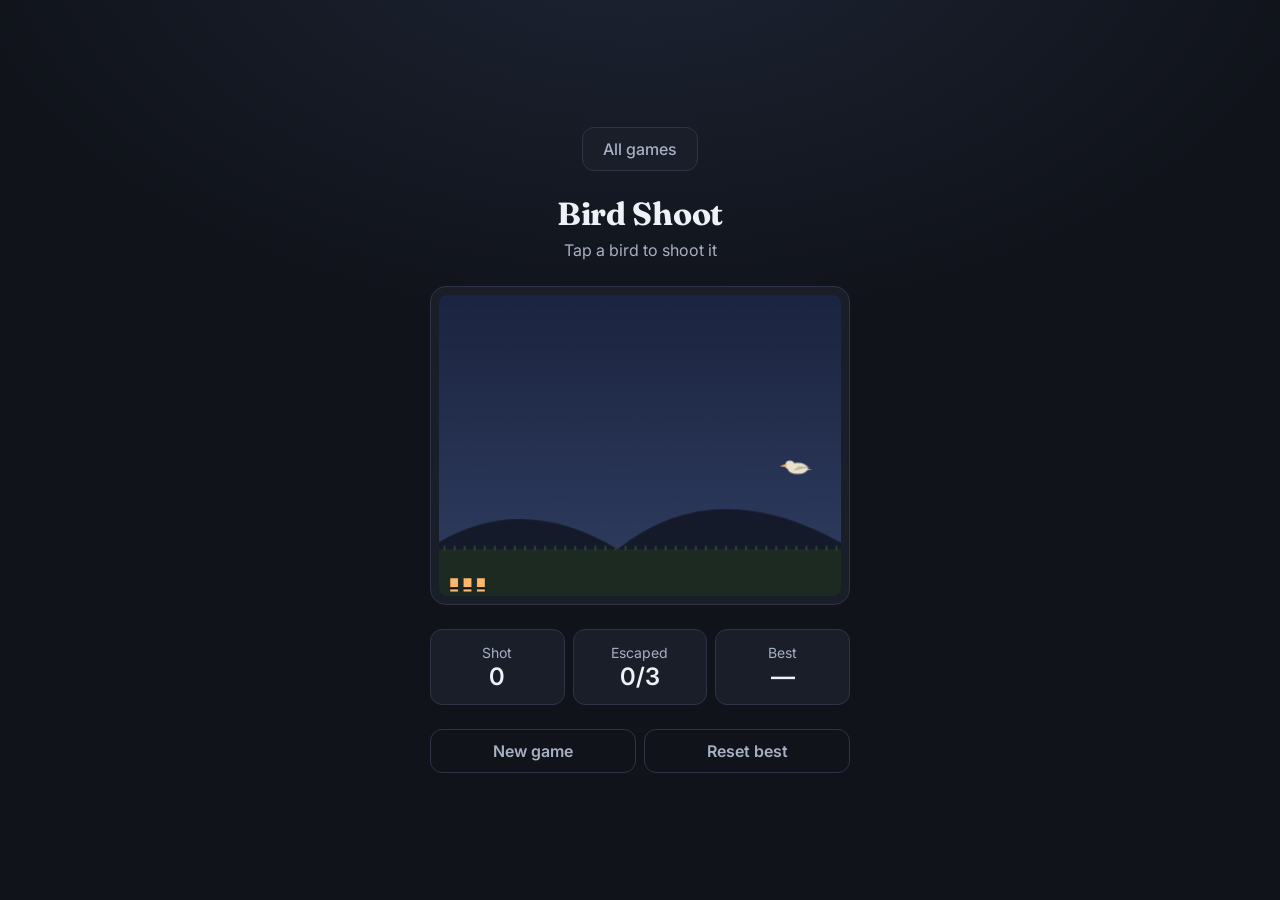
==== birds.html @ 890dde39 "Add Bird Shoot, a tap-to-shoot bird hunt Ninth game in the Game Room. Birds cross a dusk sky on bobb" ====
<!DOCTYPE html>
<html lang="en">
<head>
<meta charset="utf-8">
<meta name="viewport" content="width=device-width, initial-scale=1">
<title>Bird Shoot — Game Room</title>
<link rel="preconnect" href="https://fonts.googleapis.com">
<link rel="preconnect" href="https://fonts.gstatic.com" crossorigin>
<link href="https://fonts.googleapis.com/css2?family=Fraunces:opsz,wght@9..144,600&family=Inter:wght@400;500;600&display=swap" rel="stylesheet">
<link rel="stylesheet" href="styles.css?v=17">
</head>
<body>
  <main class="app">
    <a class="back" href="index.html">All games</a>

    <header class="head">
      <h1>Bird Shoot</h1>
      <p class="status" id="status" aria-live="polite">Tap a bird to shoot it</p>
    </header>

    <div class="board-wrap">
      <div class="sky">
        <canvas id="sky" width="360" height="270" role="img" aria-label="Sky with flying birds"></canvas>
      </div>

      <!-- End-of-round announcement; the status line carries it for screen readers -->
      <div class="result" id="result" hidden aria-hidden="true">
        <p class="result-title" id="result-title"></p>
        <p class="result-sub" id="result-sub"></p>
      </div>
    </div>

    <section class="scores" aria-label="Scores">
      <div class="score">
        <span class="score-label">Shot</span>
        <span class="score-value" id="score">0</span>
      </div>
      <div class="score">
        <span class="score-label">Escaped</span>
        <span class="score-value" id="escaped">0/3</span>
      </div>
      <div class="score">
        <span class="score-label">Best</span>
        <span class="score-value" id="best">—</span>
      </div>
    </section>

    <div class="actions">
      <button class="btn btn-ghost" id="restart" type="button">New game</button>
      <button class="btn btn-ghost" id="reset-best" type="button">Reset best</button>
    </div>
  </main>

  <!-- ?v= must be bumped whenever birds.js or styles.css change, or browsers serve a stale cached copy -->
  <script src="birds.js?v=1"></script>
</body>
</html>
---- styles.css ----
:root {
  --bg: #10131a;
  --surface: #191e29;
  --surface-2: #212838;
  --line: #2c3446;
  --text: #eef1f7;
  --muted: #a7b0c4;
  --x: #6ea8fe;
  --o: #ffb86b;
  --danger: #ff8080;
  --accent: #6ea8fe;
  --radius: 16px;
  --ease: cubic-bezier(.22, .61, .36, 1);
}

* { box-sizing: border-box; }

html, body {
  margin: 0;
  padding: 0;
}

body {
  min-height: 100vh;
  background:
    radial-gradient(1000px 600px at 50% -10%, #1d2434 0%, transparent 70%),
    var(--bg);
  color: var(--text);
  font-family: Inter, system-ui, -apple-system, "Segoe UI", sans-serif;
  font-size: 16px;
  line-height: 1.5;
  display: flex;
  align-items: center;
  justify-content: center;
  padding: 24px 16px;
}

.app {
  width: 100%;
  max-width: 420px;
  display: flex;
  flex-direction: column;
  gap: 24px;
}

.head {
  text-align: center;
}

h1 {
  font-family: Fraunces, Georgia, serif;
  font-size: 32px;
  line-height: 1.2;
  margin: 0 0 4px;
  letter-spacing: -0.01em;
}

.status {
  margin: 0;
  color: var(--muted);
  font-size: 16px;
  min-height: 24px;
  transition: color .25s var(--ease);
}

.status.win-x { color: var(--x); }
.status.win-o { color: var(--o); }
.status.is-lost { color: var(--danger); }

/* Back button - text only, centered */
.back {
  display: inline-flex;
  align-items: center;
  justify-content: center;
  align-self: center;
  min-height: 44px;
  padding: 8px 20px;
  background: var(--surface);
  border: 1px solid var(--line);
  border-radius: 12px;
  color: var(--muted);
  text-decoration: none;
  font-size: 16px;
  font-weight: 500;
  line-height: 1.2;
  transition: background .2s var(--ease), border-color .2s var(--ease),
              color .2s var(--ease), transform .15s var(--ease);
}

.back:hover {
  background: var(--surface-2);
  border-color: var(--accent);
  color: var(--accent);
}

.back:active { transform: scale(.99); }

.back:focus-visible {
  outline: 2px solid var(--accent);
  outline-offset: 2px;
}

/* Home page - credit line under the menu */
.credit {
  text-align: center;
  font-size: 14px;
  color: var(--muted);
}

/* Game menu - compact text buttons, no icons */
.menu {
  display: flex;
  flex-direction: column;
  gap: 8px;
}

.menu-btn {
  display: flex;
  align-items: center;
  justify-content: center;
  gap: 8px;
  min-height: 48px;
  padding: 8px 16px;
  background: var(--surface);
  border: 1px solid var(--line);
  border-radius: 12px;
  color: var(--text);
  font-size: 16px;
  font-weight: 600;
  line-height: 1.2;
  text-align: center;
  text-decoration: none;
  transition: background .2s var(--ease), border-color .2s var(--ease),
              color .2s var(--ease), transform .15s var(--ease);
}

a.menu-btn:hover {
  background: var(--surface-2);
  border-color: var(--accent);
  color: var(--accent);
}

a.menu-btn:active { transform: scale(.99); }

a.menu-btn:focus-visible {
  outline: 2px solid var(--accent);
  outline-offset: 2px;
}

/* Not built yet: recessed and muted, but still >= 4.5:1 */
.menu-btn.is-soon {
  cursor: default;
  background: #151a23;
  border-color: #232a38;
  color: var(--muted);
  font-weight: 500;
}

.soon {
  font-size: 14px;
  font-weight: 400;
  color: #8b95a9;
}

/* Mode switch */
.modes {
  display: grid;
  grid-template-columns: 1fr 1fr;
  gap: 4px;
  background: var(--surface);
  border: 1px solid var(--line);
  border-radius: 12px;
  padding: 4px;
}

.mode {
  appearance: none;
  border: 0;
  background: transparent;
  color: var(--muted);
  font: inherit;
  font-weight: 500;
  min-height: 44px;
  border-radius: 8px;
  cursor: pointer;
  transition: background .25s var(--ease), color .25s var(--ease);
}

.mode:hover { color: var(--text); }

.mode.is-active {
  background: var(--surface-2);
  color: var(--text);
}

/* Board */
.board-wrap { position: relative; }

.board {
  display: grid;
  grid-template-columns: repeat(3, 1fr);
  gap: 8px;
  background: var(--surface);
  border: 1px solid var(--line);
  border-radius: var(--radius);
  padding: 8px;
}

.cell {
  appearance: none;
  border: 0;
  background: var(--surface-2);
  border-radius: 12px;
  aspect-ratio: 1 / 1;
  min-height: 44px;
  display: flex;
  align-items: center;
  justify-content: center;
  cursor: pointer;
  font-family: Fraunces, Georgia, serif;
  font-size: 32px;
  color: var(--text);
  transition: background .2s var(--ease), transform .2s var(--ease);
}

.cell:hover:not(:disabled) {
  background: #29334a;
}

.cell:active:not(:disabled) { transform: scale(.97); }

.cell:disabled { cursor: default; }

.cell:focus-visible {
  outline: 2px solid var(--accent);
  outline-offset: 2px;
}

.cell .mark {
  display: block;
  line-height: 1;
  animation: pop .25s var(--ease) both;
}

.cell.x .mark { color: var(--x); }
.cell.o .mark { color: var(--o); }

.cell.win {
  background: #303c56;
}

@keyframes pop {
  from { opacity: 0; transform: scale(.5); }
  to   { opacity: 1; transform: scale(1); }
}

/* End-of-round announcement */
.result {
  position: absolute;
  inset: 0;
  display: flex;
  flex-direction: column;
  align-items: center;
  justify-content: center;
  gap: 4px;
  border-radius: var(--radius);
  background: rgba(16, 19, 26, .58);
  backdrop-filter: blur(2px);
  text-align: center;
  padding: 16px;
  animation: result-in .3s var(--ease) both;
}

.result[hidden] { display: none; }

/* The Snake LCD is light, so the shared scrim would drop the result text below
   4.5:1. Over that screen it needs to be near-opaque. */
.result-lcd { background: rgba(16, 19, 26, .92); }

.result-title {
  margin: 0;
  font-family: Fraunces, Georgia, serif;
  font-size: 32px;
  line-height: 1.2;
  color: var(--text);
}

.result-title.win-x { color: var(--x); }
.result-title.win-o { color: var(--o); }
.result-title.is-lost { color: var(--danger); }

.result-sub {
  margin: 0;
  font-size: 16px;
  color: var(--muted);
}

@keyframes result-in {
  from { opacity: 0; transform: scale(.96); }
  to   { opacity: 1; transform: scale(1); }
}

/* Hangman - gallows */
.gallows {
  background: var(--surface);
  border: 1px solid var(--line);
  border-radius: var(--radius);
  padding: 8px;
}

.gallows svg {
  display: block;
  width: 100%;
  max-height: 240px;
  fill: none;
  stroke-linecap: round;
  stroke-linejoin: round;
}

.gallows .frame {
  stroke: var(--line);
  stroke-width: 6;
}

.gallows .figure {
  stroke: var(--text);
  stroke-width: 5;
}

/* Parts are drawn as wrong guesses land, so they start hidden. */
.gallows .part {
  opacity: 0;
  transition: opacity .3s var(--ease), stroke .3s var(--ease);
}

.gallows .part.is-on {
  opacity: 1;
  animation: pop .3s var(--ease) both;
}

.gallows .figure.is-dead { stroke: var(--danger); }

/* Hangman - word and clue */
.puzzle {
  text-align: center;
  display: flex;
  flex-direction: column;
  gap: 8px;
}

.word {
  margin: 0;
  display: flex;
  flex-wrap: wrap;
  justify-content: center;
  gap: 8px;
}

.letter {
  display: flex;
  align-items: flex-end;
  justify-content: center;
  min-width: 24px;
  min-height: 32px;
  border-bottom: 2px solid var(--line);
  font-family: Fraunces, Georgia, serif;
  font-size: 24px;
  line-height: 1.2;
  color: var(--text);
}

.letter.is-shown { animation: pop .25s var(--ease) both; }

/* Letters never guessed are revealed in red when the round is lost. */
.letter.is-missed { color: var(--danger); }

.hint {
  margin: 0;
  color: var(--muted);
  font-size: 16px;
  max-width: 36ch;
  margin-inline: auto;
}

/* Hangman - lives */
.lives {
  display: flex;
  align-items: center;
  justify-content: center;
  gap: 8px;
}

.lives-label {
  font-size: 14px;
  color: var(--muted);
}

.pips {
  display: inline-flex;
  gap: 4px;
}

.pip {
  width: 12px;
  height: 12px;
  border-radius: 50%;
  background: var(--x);
  transition: background .3s var(--ease), transform .3s var(--ease);
}

.pip.is-gone {
  background: var(--line);
  transform: scale(.7);
}

/* Hangman - letter keyboard */
.keys {
  display: grid;
  gap: 4px;
}

/* Phone keyboard: rows of 10 / 9 / 7. Each key spans 2 of 20 columns so the
   short rows can be inset by half a key the way a real handset staggers them,
   while every key keeps the same width. */
.key-row {
  display: grid;
  grid-template-columns: repeat(20, 1fr);
  gap: 4px;
}

.key-row .key { grid-column: span 2; }
.key-row-2 .key:first-child { grid-column-start: 2; }
.key-row-3 .key:first-child { grid-column-start: 4; }

.key {
  appearance: none;
  border: 1px solid var(--line);
  background: var(--surface);
  color: var(--text);
  font: inherit;
  font-weight: 600;
  min-height: 44px;
  border-radius: 10px;
  cursor: pointer;
  transition: background .2s var(--ease), color .2s var(--ease),
              border-color .2s var(--ease), transform .15s var(--ease);
}

.key:hover:not(:disabled) {
  background: var(--surface-2);
  border-color: var(--accent);
  color: var(--accent);
}

.key:active:not(:disabled) { transform: scale(.97); }

.key:focus-visible {
  outline: 2px solid var(--accent);
  outline-offset: 2px;
}

.key:disabled { cursor: default; }

.key.is-hit {
  background: var(--surface-2);
  border-color: var(--x);
  color: var(--x);
}

.key.is-miss {
  background: #151a23;
  border-color: #2c3446;
  color: #8b95a9;
}

/* Connect Four - 7x6 board */
.grid {
  display: grid;
  grid-template-columns: repeat(7, 1fr);
  gap: 4px;
  background: var(--surface);
  border: 1px solid var(--line);
  border-radius: var(--radius);
  padding: 8px;
}

.slot {
  appearance: none;
  border: 0;
  background: var(--surface-2);
  border-radius: 50%;
  aspect-ratio: 1 / 1;
  padding: 0;
  display: flex;
  align-items: center;
  justify-content: center;
  cursor: pointer;
  overflow: hidden;
  transition: background .2s var(--ease);
}

.slot:hover:not(:disabled) { background: #29334a; }
.slot:disabled { cursor: default; }

.slot:focus-visible {
  outline: 2px solid var(--accent);
  outline-offset: 2px;
}

.disc {
  display: block;
  width: 100%;
  height: 100%;
  border-radius: 50%;
  background: transparent;
  transition: background .2s var(--ease);
}

.slot.r .disc { background: var(--x); }
.slot.y .disc { background: var(--o); }

/* The winning four keep a ring so they read even against the result scrim.
   It sits on the disc, not the slot - the disc covers the slot completely. */
.slot.win { background: #303c56; }

.slot.win .disc {
  box-shadow: inset 0 0 0 4px var(--bg);
}

.disc.is-dropping {
  animation: drop-in .32s var(--ease) both;
}

@keyframes drop-in {
  from { transform: translateY(calc(var(--rows, 1) * -104%)); }
  to   { transform: translateY(0); }
}

/* Memory Match - 4x3 board */
.memory {
  display: grid;
  grid-template-columns: repeat(4, 1fr);
  gap: 8px;
  background: var(--surface);
  border: 1px solid var(--line);
  border-radius: var(--radius);
  padding: 8px;
}

.card {
  appearance: none;
  border: 0;
  background: transparent;
  padding: 0;
  aspect-ratio: 1 / 1;
  min-height: 44px;
  perspective: 600px;
  cursor: pointer;
}

.card:disabled { cursor: default; }

.card:focus-visible {
  outline: 2px solid var(--accent);
  outline-offset: 2px;
  border-radius: 12px;
}

.card-inner {
  position: relative;
  display: block;
  width: 100%;
  height: 100%;
  transform-style: preserve-3d;
  transition: transform .4s var(--ease);
}

.card.is-up .card-inner { transform: rotateY(180deg); }

.card-back,
.card-face {
  position: absolute;
  inset: 0;
  display: flex;
  align-items: center;
  justify-content: center;
  border-radius: 12px;
  backface-visibility: hidden;
}

.card-back {
  background: var(--surface-2);
  transition: background .2s var(--ease);
}

/* A single muted dot keeps the face-down side quiet but not blank. */
.card-back::after {
  content: '';
  width: 8px;
  height: 8px;
  border-radius: 50%;
  background: var(--line);
}

.card:hover:not(:disabled) .card-back { background: #29334a; }
.card:active:not(:disabled) .card-inner { transform: scale(.97); }
.card.is-up:active:not(:disabled) .card-inner { transform: rotateY(180deg) scale(.97); }

.card-face {
  background: #29334a;
  transform: rotateY(180deg);
  font-size: 32px;
  line-height: 1;
}

.card-face[data-tone="a"] { color: #6ea8fe; }
.card-face[data-tone="b"] { color: #ffb86b; }
.card-face[data-tone="c"] { color: #7ee0a8; }
.card-face[data-tone="d"] { color: #c39bff; }
.card-face[data-tone="e"] { color: #ff9ec4; }
.card-face[data-tone="f"] { color: #6fe3e1; }
.card-face[data-tone="g"] { color: #ffe066; }
.card-face[data-tone="h"] { color: #b6c2d9; }

/* Matched pairs settle back to recede behind the ones still in play. */
.card.is-done .card-face {
  background: var(--surface-2);
  opacity: .55;
}

/* Snake - Nokia LCD panel */
.lcd {
  background: var(--surface);
  border: 1px solid var(--line);
  border-radius: var(--radius);
  padding: 8px;
}

.lcd canvas {
  display: block;
  width: 100%;
  height: auto;
  border-radius: 8px;
  image-rendering: pixelated;   /* keep the blocky pixels crisp when scaled up */
  touch-action: none;           /* swipes steer the snake, they don't scroll */
}

/* Darts, Tank Battle and Bird Shoot - like the LCD panel, but smoothed: these are drawn
   with curves rather than pixel art, so they must not be rendered pixelated. */
.dartboard,
.sky,
.arena {
  background: var(--surface);
  border: 1px solid var(--line);
  border-radius: var(--radius);
  padding: 8px;
}

.dartboard canvas,
.sky canvas,
.arena canvas {
  display: block;
  width: 100%;
  height: auto;
  border-radius: 8px;
  touch-action: none;           /* tapping plays, it does not scroll */
}

/* Snake - direction pad */
.dpad {
  display: grid;
  grid-template-columns: repeat(3, 1fr);
  gap: 4px;
  /* width is explicit: an auto inline margin on a column flex item cancels the
     default stretch, which would shrink the pad to its content width */
  width: 100%;
  max-width: 232px;
  margin-inline: auto;
}

.pad {
  appearance: none;
  border: 1px solid var(--line);
  background: var(--surface);
  color: var(--text);
  font-size: 16px;
  line-height: 1;
  min-height: 56px;
  border-radius: 12px;
  cursor: pointer;
  transition: background .2s var(--ease), color .2s var(--ease),
              border-color .2s var(--ease), transform .15s var(--ease);
}

.pad:hover {
  background: var(--surface-2);
  border-color: var(--accent);
  color: var(--accent);
}

.pad:active { transform: scale(.96); }

.pad:focus-visible {
  outline: 2px solid var(--accent);
  outline-offset: 2px;
}

.pad-up    { grid-column: 2; grid-row: 1; }
.pad-left  { grid-column: 1; grid-row: 2; }
.pad-right { grid-column: 3; grid-row: 2; }
.pad-down  { grid-column: 2; grid-row: 3; }

/* Scores */
.scores {
  display: grid;
  grid-template-columns: repeat(3, 1fr);
  gap: 8px;
}

.scores.two { grid-template-columns: repeat(2, 1fr); }

.score {
  background: var(--surface);
  border: 1px solid var(--line);
  border-radius: 12px;
  padding: 12px 8px;
  text-align: center;
}

.score-label {
  display: block;
  font-size: 14px;
  color: var(--muted);
}

.score-value {
  display: block;
  font-size: 24px;
  font-weight: 600;
  line-height: 1.2;
}

/* Actions */
.actions {
  display: grid;
  grid-template-columns: 1fr 1fr;
  gap: 8px;
}

.actions.one { grid-template-columns: 1fr; }

.btn {
  appearance: none;
  border: 1px solid transparent;
  background: var(--accent);
  color: #10131a;
  font: inherit;
  font-weight: 600;
  min-height: 44px;
  border-radius: 12px;
  cursor: pointer;
  transition: filter .2s var(--ease), transform .2s var(--ease);
}

.btn:hover { filter: brightness(1.08); }
.btn:active { transform: scale(.98); }

.btn-ghost {
  background: transparent;
  border-color: var(--line);
  color: var(--muted);
}

.btn-ghost:hover { color: var(--text); }

@media (prefers-reduced-motion: reduce) {
  * { animation: none !important; transition: none !important; }
}
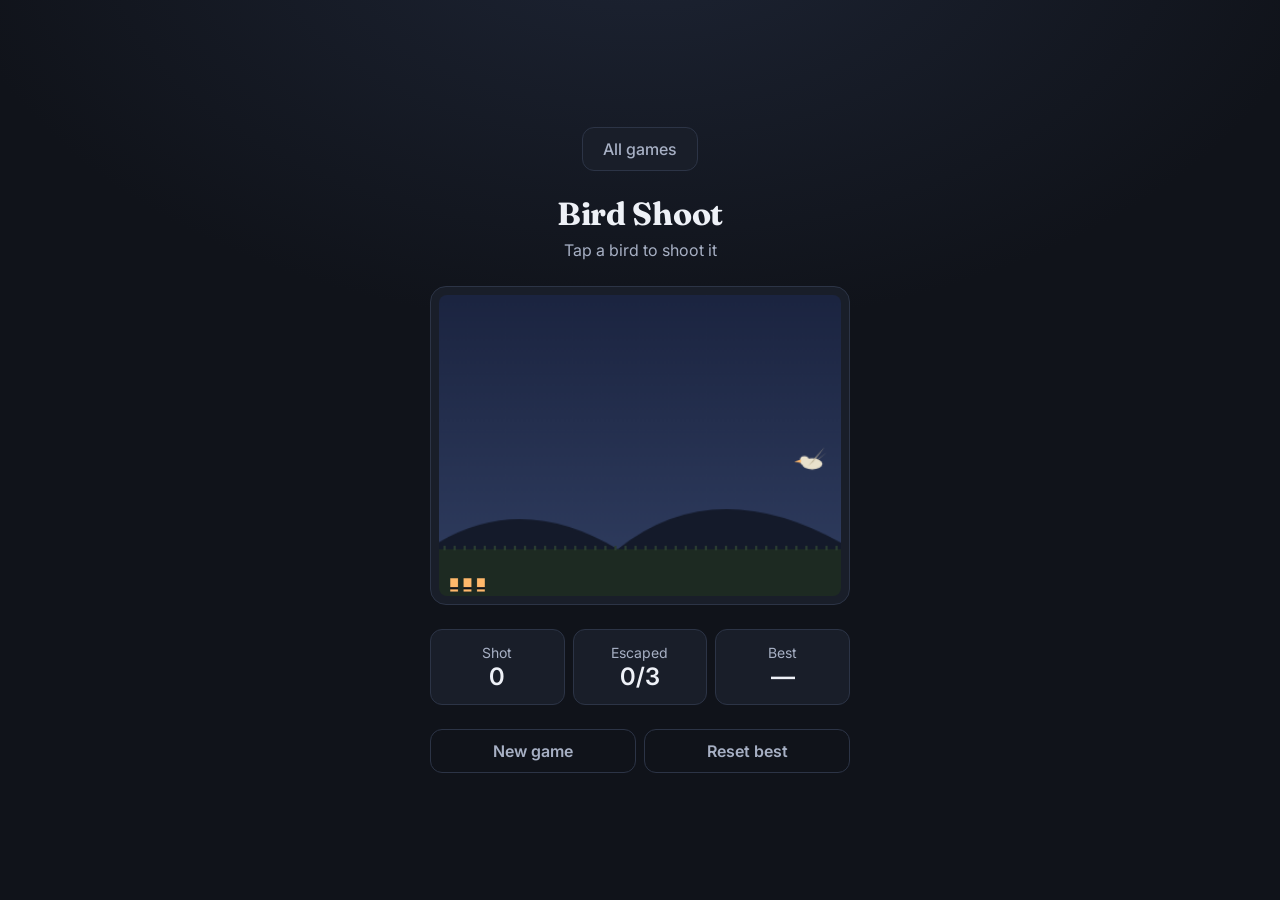
==== commit 582db933: "Add Maze, an endless find-the-exit game A fresh maze is generated each level (recursive backtracker)" ====
--- a/birds.html
+++ b/birds.html
@@ -7,7 +7,7 @@
 <link rel="preconnect" href="https://fonts.googleapis.com">
 <link rel="preconnect" href="https://fonts.gstatic.com" crossorigin>
 <link href="https://fonts.googleapis.com/css2?family=Fraunces:opsz,wght@9..144,600&family=Inter:wght@400;500;600&display=swap" rel="stylesheet">
-<link rel="stylesheet" href="styles.css?v=17">
+<link rel="stylesheet" href="styles.css?v=19">
 </head>
 <body>
   <main class="app">
--- a/styles.css
+++ b/styles.css
@@ -645,11 +645,14 @@
   touch-action: none;           /* swipes steer the snake, they don't scroll */
 }
 
-/* Darts, Tank Battle and Bird Shoot - like the LCD panel, but smoothed: these are drawn
-   with curves rather than pixel art, so they must not be rendered pixelated. */
+/* Darts, Tank Battle, Bird Shoot, Ping Pong and Maze - like the LCD panel, but
+   smoothed: these are drawn with curves rather than pixel art, so they must not
+   be rendered pixelated. */
 .dartboard,
 .sky,
-.arena {
+.arena,
+.table,
+.maze {
   background: var(--surface);
   border: 1px solid var(--line);
   border-radius: var(--radius);
@@ -658,7 +661,9 @@
 
 .dartboard canvas,
 .sky canvas,
-.arena canvas {
+.arena canvas,
+.table canvas,
+.maze canvas {
   display: block;
   width: 100%;
   height: auto;
@@ -704,6 +709,15 @@
   outline: 2px solid var(--accent);
   outline-offset: 2px;
 }
+
+/* Ping Pong only moves up and down, so its pad is a single stacked column. */
+.dpad-updown {
+  grid-template-columns: 1fr;
+  max-width: 160px;
+}
+
+.dpad-updown .pad-up   { grid-column: 1; grid-row: 1; }
+.dpad-updown .pad-down { grid-column: 1; grid-row: 2; }
 
 .pad-up    { grid-column: 2; grid-row: 1; }
 .pad-left  { grid-column: 1; grid-row: 2; }
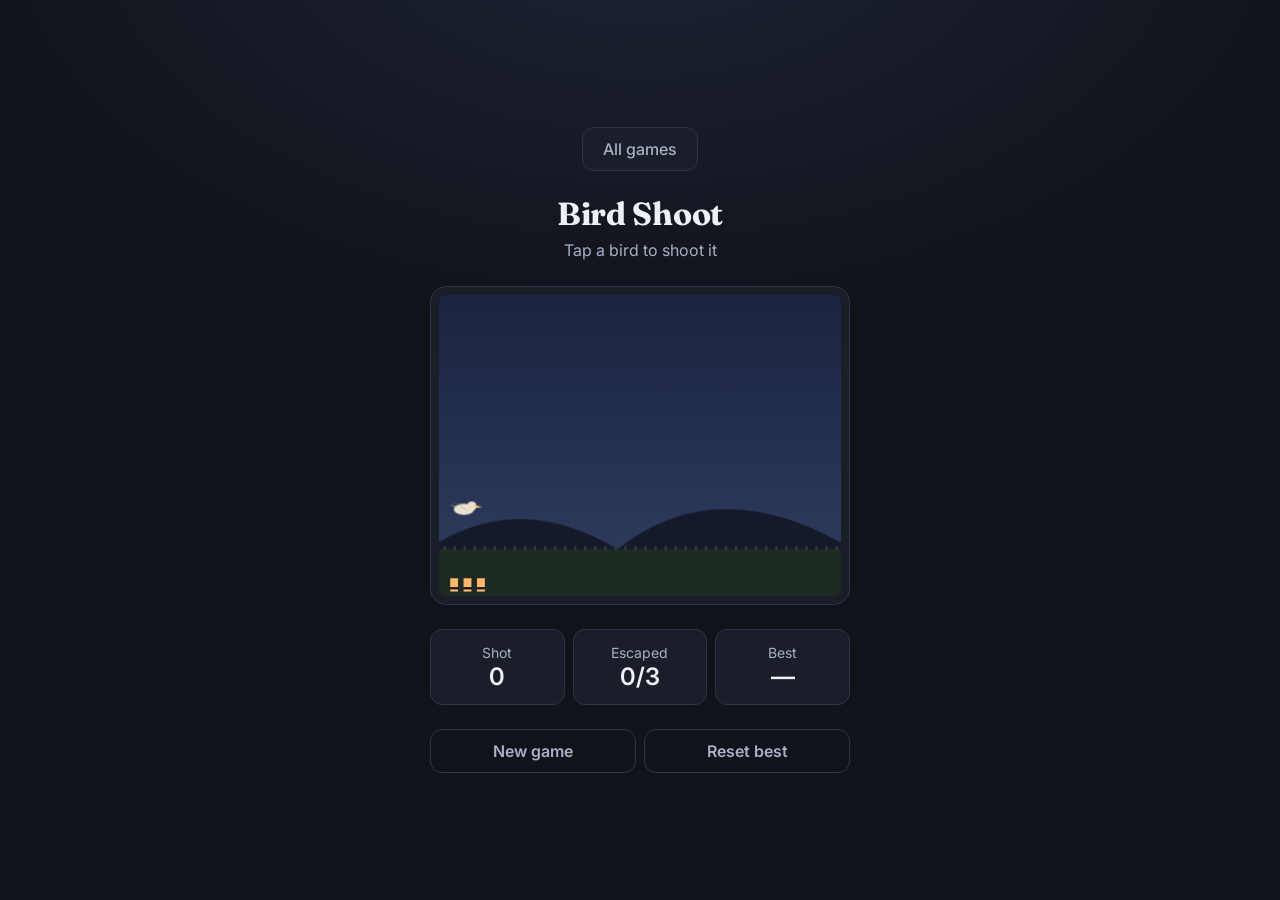
==== commit c1cc7b76: "Add 2048, the sliding tile-joining game Classic 4x4 rules: every move slides all tiles, equal neighb" ====
--- a/birds.html
+++ b/birds.html
@@ -7,7 +7,7 @@
 <link rel="preconnect" href="https://fonts.googleapis.com">
 <link rel="preconnect" href="https://fonts.gstatic.com" crossorigin>
 <link href="https://fonts.googleapis.com/css2?family=Fraunces:opsz,wght@9..144,600&family=Inter:wght@400;500;600&display=swap" rel="stylesheet">
-<link rel="stylesheet" href="styles.css?v=19">
+<link rel="stylesheet" href="styles.css?v=20">
 </head>
 <body>
   <main class="app">
--- a/styles.css
+++ b/styles.css
@@ -273,9 +273,10 @@
 
 .result[hidden] { display: none; }
 
-/* The Snake LCD is light, so the shared scrim would drop the result text below
-   4.5:1. Over that screen it needs to be near-opaque. */
-.result-lcd { background: rgba(16, 19, 26, .92); }
+/* Over a light or busy board - the Snake LCD, the 2048 tiles - the shared scrim
+   would drop the result text below 4.5:1, so there it must be near-opaque. */
+.result-lcd,
+.result-solid { background: rgba(16, 19, 26, .92); }
 
 .result-title {
   margin: 0;
@@ -787,6 +788,97 @@
 
 .btn-ghost:hover { color: var(--text); }
 
+/* 2048 - 4x4 board of sliding tiles */
+.tiles-panel {
+  position: relative;
+  aspect-ratio: 1;
+  background: var(--surface);
+  border: 1px solid var(--line);
+  border-radius: var(--radius);
+  padding: 8px;
+  touch-action: none;           /* swipes slide the tiles, they don't scroll */
+}
+
+/* The empty cells sit underneath; the tiles float over them. */
+.tile-grid {
+  position: absolute;
+  inset: 8px;
+  display: grid;
+  grid-template-columns: repeat(4, 1fr);
+  gap: 8px;
+}
+
+.tile-slot {
+  background: #141a24;
+  border-radius: 12px;
+}
+
+.tiles {
+  position: absolute;
+  inset: 8px;
+}
+
+/* Tiles are placed by transform so moving one is a single eased slide.
+   A percentage here is a percentage of the tile itself, so one step across is
+   its own width plus the 8px gap. */
+.tile {
+  position: absolute;
+  top: 0;
+  left: 0;
+  width: calc((100% - 24px) / 4);
+  height: calc((100% - 24px) / 4);
+  transform: translate(calc(var(--x) * (100% + 8px)), calc(var(--y) * (100% + 8px)));
+  transition: transform .12s var(--ease);
+}
+
+/* The face carries the look and the pop animations - the tile itself is busy
+   holding the position, and one element cannot animate two transforms. */
+.tile-face {
+  width: 100%;
+  height: 100%;
+  display: flex;
+  align-items: center;
+  justify-content: center;
+  border-radius: 12px;
+  font-size: 32px;
+  font-weight: 600;
+  line-height: 1;
+  background: #2c3446;
+  color: var(--text);
+}
+
+/* Long numbers step down the type scale so they never crowd the tile. */
+.tile-face.d3 { font-size: 24px; }
+.tile-face.d4 { font-size: 20px; }
+
+/* Dark on light from 16 up - every pairing here clears 4.5:1. */
+.t-2    { background: #2c3446; }
+.t-4    { background: #3b4762; }
+.t-8    { background: #4c5f8f; }
+.t-16   { background: #6ea8fe; color: #10131a; }
+.t-32   { background: #9cc4ff; color: #10131a; }
+.t-64   { background: #ffb86b; color: #10131a; }
+.t-128  { background: #ffa14a; color: #10131a; }
+.t-256  { background: #ff8f2e; color: #10131a; }
+.t-512  { background: #ffd166; color: #10131a; }
+.t-1024 { background: #ffe08a; color: #10131a; }
+.t-2048,
+.t-big  { background: #f3ecdc; color: #10131a; }
+
+.tile-face.is-new    { animation: tile-in .18s var(--ease) both; }
+.tile-face.is-merged { animation: tile-pop .2s var(--ease); }
+
+@keyframes tile-in {
+  from { opacity: 0; transform: scale(.6); }
+  to   { opacity: 1; transform: scale(1); }
+}
+
+@keyframes tile-pop {
+  0%   { transform: scale(1); }
+  50%  { transform: scale(1.12); }
+  100% { transform: scale(1); }
+}
+
 @media (prefers-reduced-motion: reduce) {
   * { animation: none !important; transition: none !important; }
 }
